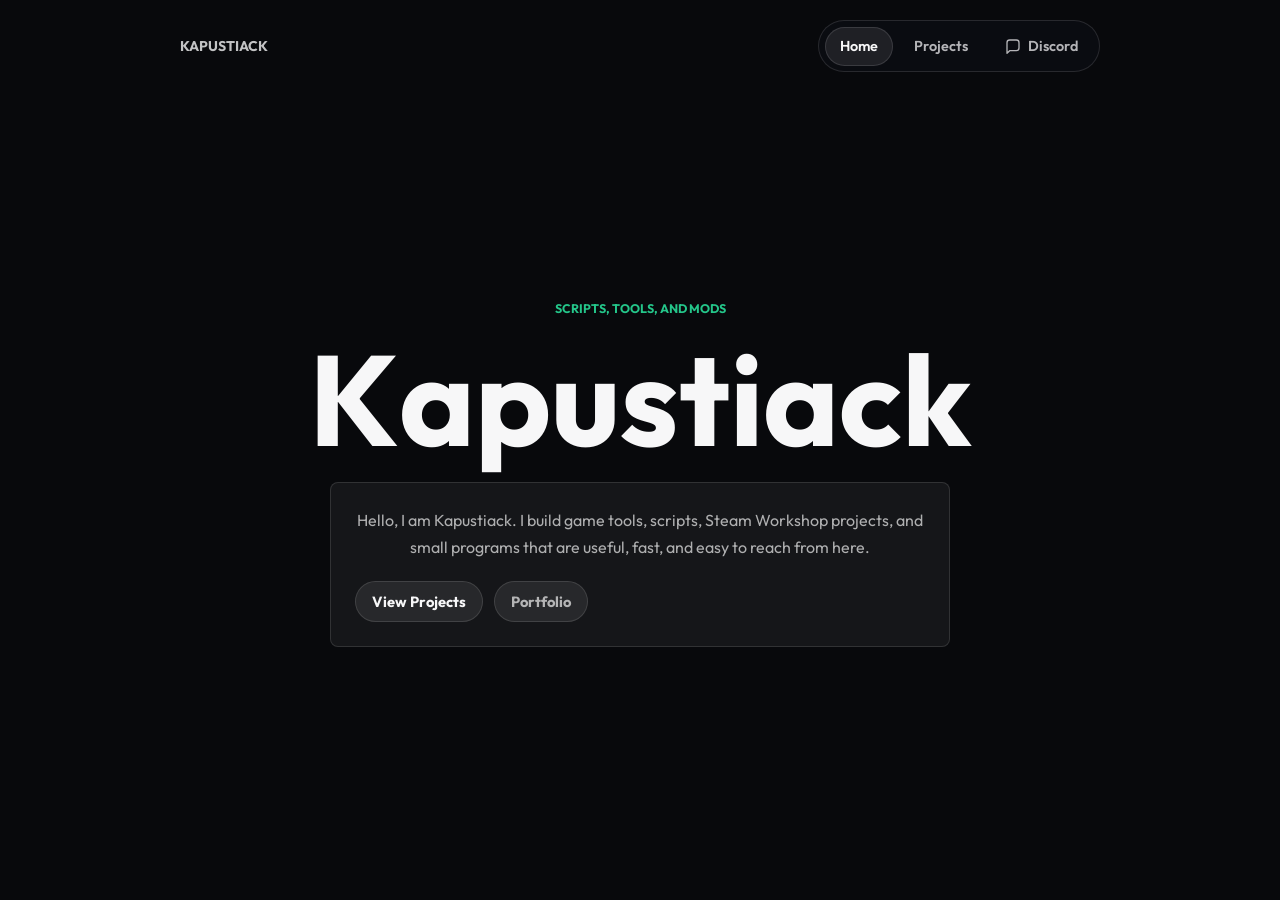
==== index.html @ b27479f6 "Improve projects page and add Age Unbound" ====
<!DOCTYPE html>
<html lang="en">

<head>
    <meta charset="UTF-8">
    <meta name="viewport" content="width=device-width, initial-scale=1.0">
    <title>Kapustiack</title>
    <meta name="description" content="Kapustiack's projects, scripts, tools, and Steam Workshop mods.">
    <link rel="stylesheet" href="style.css">
</head>

<body>
    <div class="background"></div>
    <div class="noise"></div>

    <nav class="site-nav">
        <a href="index.html" class="nav-brand">Kapustiack</a>
        <div class="nav-panel">
            <a href="index.html" class="nav-link active">Home</a>
            <a href="projects.html" class="nav-link nav-projects">Projects</a>
            <a href="https://discord.gg/VfEZWQSSGd" class="nav-link nav-discord" target="_blank" rel="noopener"
                aria-label="Discord">
                <svg viewBox="0 0 24 24" fill="none" stroke="currentColor" stroke-width="2" stroke-linecap="round"
                    stroke-linejoin="round" aria-hidden="true">
                    <path d="M21 15a4 4 0 0 1-4 4H7l-4 4V7a4 4 0 0 1 4-4h10a4 4 0 0 1 4 4z" />
                </svg>
                <span>Discord</span>
            </a>
        </div>
    </nav>

    <main class="hero-container">
        <p class="eyebrow">Scripts, tools, and mods</p>
        <h1 id="title">Kapustiack</h1>

        <section class="intro-panel" aria-label="About Kapustiack">
            <p>Hello, I am Kapustiack. I build game tools, scripts, Steam Workshop projects, and small programs that
                are useful, fast, and easy to reach from here.</p>
            <div class="project-actions">
                <a class="link-btn" href="projects.html">View Projects</a>
                <a class="link-btn subtle" href="https://kapustiak-maker.github.io/My-website" target="_blank"
                    rel="noopener">Portfolio</a>
            </div>
        </section>
    </main>

    <script src="script.js"></script>
</body>

</html>
---- style.css ----
@import url('https://fonts.googleapis.com/css2?family=Outfit:wght@300;400;600;700&display=swap');

:root {
    --bg-color: #08090c;
    --panel: rgba(255, 255, 255, 0.055);
    --panel-strong: rgba(255, 255, 255, 0.085);
    --border: rgba(255, 255, 255, 0.12);
    --text-color: #f7f7f8;
    --muted-text: rgba(247, 247, 248, 0.68);
    --accent: #69a8ff;
    --green: #24c68a;
    --code-bg: #101217;
}

* {
    box-sizing: border-box;
    margin: 0;
    padding: 0;
}

html {
    background: var(--bg-color);
}

body {
    min-height: 100vh;
    width: 100%;
    background: var(--bg-color);
    color: var(--text-color);
    font-family: 'Outfit', system-ui, sans-serif;
    -webkit-font-smoothing: antialiased;
}

body:not(.content-page) {
    display: flex;
    align-items: center;
    justify-content: center;
    overflow-x: hidden;
    padding: 7rem 1rem 4rem;
}

body.content-page {
    overflow-x: hidden;
    padding: 7rem 0 4rem;
}

.background {
    position: fixed;
    inset: 0;
    z-index: -2;
    background:
        radial-gradient(circle at 20% 15%, rgba(105, 168, 255, 0.15), transparent 34rem),
        radial-gradient(circle at 86% 78%, rgba(36, 198, 138, 0.1), transparent 30rem),
        linear-gradient(180deg, #0d0f15 0%, var(--bg-color) 62%);
}

.noise {
    position: fixed;
    inset: 0;
    z-index: -1;
    opacity: 0.025;
    pointer-events: none;
    background-image: url("data:image/svg+xml,%3Csvg viewBox='0 0 180 180' xmlns='http://www.w3.org/2000/svg'%3E%3Cfilter id='n'%3E%3CfeTurbulence type='fractalNoise' baseFrequency='0.8' numOctaves='2' stitchTiles='stitch'/%3E%3C/filter%3E%3Crect width='100%25' height='100%25' filter='url(%23n)'/%3E%3C/svg%3E");
}

.site-nav {
    position: fixed;
    top: 1.25rem;
    left: 50%;
    z-index: 10;
    width: min(92%, 920px);
    display: flex;
    align-items: center;
    justify-content: space-between;
    gap: 1rem;
    transform: translateX(-50%);
}

.nav-brand {
    color: rgba(247, 247, 248, 0.78);
    font-size: 0.88rem;
    font-weight: 700;
    text-decoration: none;
    text-transform: uppercase;
}

.nav-panel {
    display: flex;
    align-items: center;
    gap: 0.35rem;
    padding: 0.35rem;
    background: rgba(12, 14, 20, 0.78);
    border: 1px solid var(--border);
    border-radius: 999px;
}

.nav-link {
    display: inline-flex;
    min-height: 2.45rem;
    align-items: center;
    justify-content: center;
    gap: 0.45rem;
    padding: 0 0.9rem;
    border: 1px solid transparent;
    border-radius: 999px;
    color: rgba(247, 247, 248, 0.72);
    font-size: 0.9rem;
    font-weight: 600;
    text-decoration: none;
    transition: background 0.18s ease, border-color 0.18s ease, color 0.18s ease;
}

.nav-link svg {
    width: 1rem;
    height: 1rem;
}

.nav-link:hover,
.nav-link.active {
    background: var(--panel-strong);
    border-color: var(--border);
    color: var(--text-color);
}

.hero-container,
.container {
    width: min(92%, 940px);
    margin: 0 auto;
}

.hero-container {
    display: flex;
    flex-direction: column;
    align-items: center;
    gap: 1.4rem;
    text-align: center;
}

.eyebrow,
.project-type {
    color: var(--green);
    font-size: 0.78rem;
    font-weight: 700;
    text-transform: uppercase;
}

#title {
    display: flex;
    justify-content: center;
    font-size: clamp(4rem, 14vw, 8rem);
    font-weight: 700;
    line-height: 0.95;
}

#title span {
    display: inline-block;
}

.intro-panel {
    width: min(100%, 620px);
    display: grid;
    gap: 1.25rem;
    padding: 1.5rem;
    background: var(--panel);
    border: 1px solid var(--border);
    border-radius: 8px;
    color: var(--muted-text);
    line-height: 1.7;
}

.page-stack {
    display: flex;
    flex-direction: column;
    align-items: stretch;
    gap: 2rem;
}

.page-header {
    display: grid;
    gap: 0.45rem;
    text-align: left;
}

.page-title {
    font-size: 2.6rem;
    font-weight: 700;
}

.project-grid {
    display: grid;
    grid-template-columns: repeat(2, minmax(0, 1fr));
    gap: 1rem;
}

.project-card {
    min-height: 220px;
    display: flex;
    flex-direction: column;
    justify-content: space-between;
    gap: 1.5rem;
    padding: 1.3rem;
    background: var(--panel);
    border: 1px solid var(--border);
    border-radius: 8px;
    text-align: left;
}

.project-card.featured {
    grid-column: 1 / -1;
    min-height: 180px;
    background: linear-gradient(135deg, rgba(105, 168, 255, 0.14), rgba(36, 198, 138, 0.09));
}

.project-card h2 {
    margin: 0.45rem 0 0.6rem;
    font-size: 1.35rem;
    font-weight: 700;
}

.project-card p {
    color: var(--muted-text);
    line-height: 1.55;
}

.project-actions {
    display: flex;
    flex-wrap: wrap;
    gap: 0.7rem;
}

button,
.link-btn {
    display: inline-flex;
    min-height: 2.55rem;
    align-items: center;
    justify-content: center;
    padding: 0 1rem;
    background: rgba(255, 255, 255, 0.08);
    border: 1px solid var(--border);
    border-radius: 999px;
    color: var(--text-color);
    cursor: pointer;
    font: inherit;
    font-size: 0.92rem;
    font-weight: 700;
    text-decoration: none;
    transition: background 0.18s ease, border-color 0.18s ease, transform 0.18s ease;
}

button:hover,
.link-btn:hover {
    background: rgba(255, 255, 255, 0.13);
    border-color: rgba(255, 255, 255, 0.24);
    transform: translateY(-1px);
}

.link-btn.subtle {
    color: var(--muted-text);
}

.code-wrapper {
    position: relative;
    overflow: hidden;
    padding: 1rem;
    background: var(--code-bg);
    border: 1px solid var(--border);
    border-radius: 8px;
}

.code-block {
    padding-right: 4.8rem;
    color: var(--green);
    font-family: 'Courier New', Courier, monospace;
    font-size: 0.82rem;
    line-height: 1.45;
    white-space: pre-wrap;
    word-break: break-word;
}

.copy-btn {
    min-height: 0;
    padding: 0.35rem 0.65rem;
    font-size: 0.72rem;
}

.code-wrapper .copy-btn {
    position: absolute;
    top: 0.55rem;
    right: 0.55rem;
}

.inline-copy {
    color: var(--muted-text);
}

@media (max-width: 760px) {
    body:not(.content-page),
    body.content-page {
        padding-top: 8.5rem;
    }

    .site-nav {
        top: 0.75rem;
        flex-direction: column;
        align-items: stretch;
    }

    .nav-brand {
        text-align: center;
        font-size: 0.8rem;
    }

    .nav-panel {
        justify-content: center;
        overflow-x: auto;
        border-radius: 8px;
    }

    .nav-link {
        padding: 0 0.75rem;
        white-space: nowrap;
    }

    .page-title {
        font-size: 2.2rem;
    }

    .project-grid {
        grid-template-columns: 1fr;
    }

    .project-card,
    .project-card.featured {
        min-height: 0;
    }
}

@media (prefers-reduced-motion: reduce) {
    *,
    *::before,
    *::after {
        scroll-behavior: auto !important;
        transition-duration: 0.01ms !important;
        animation-duration: 0.01ms !important;
        animation-iteration-count: 1 !important;
    }
}
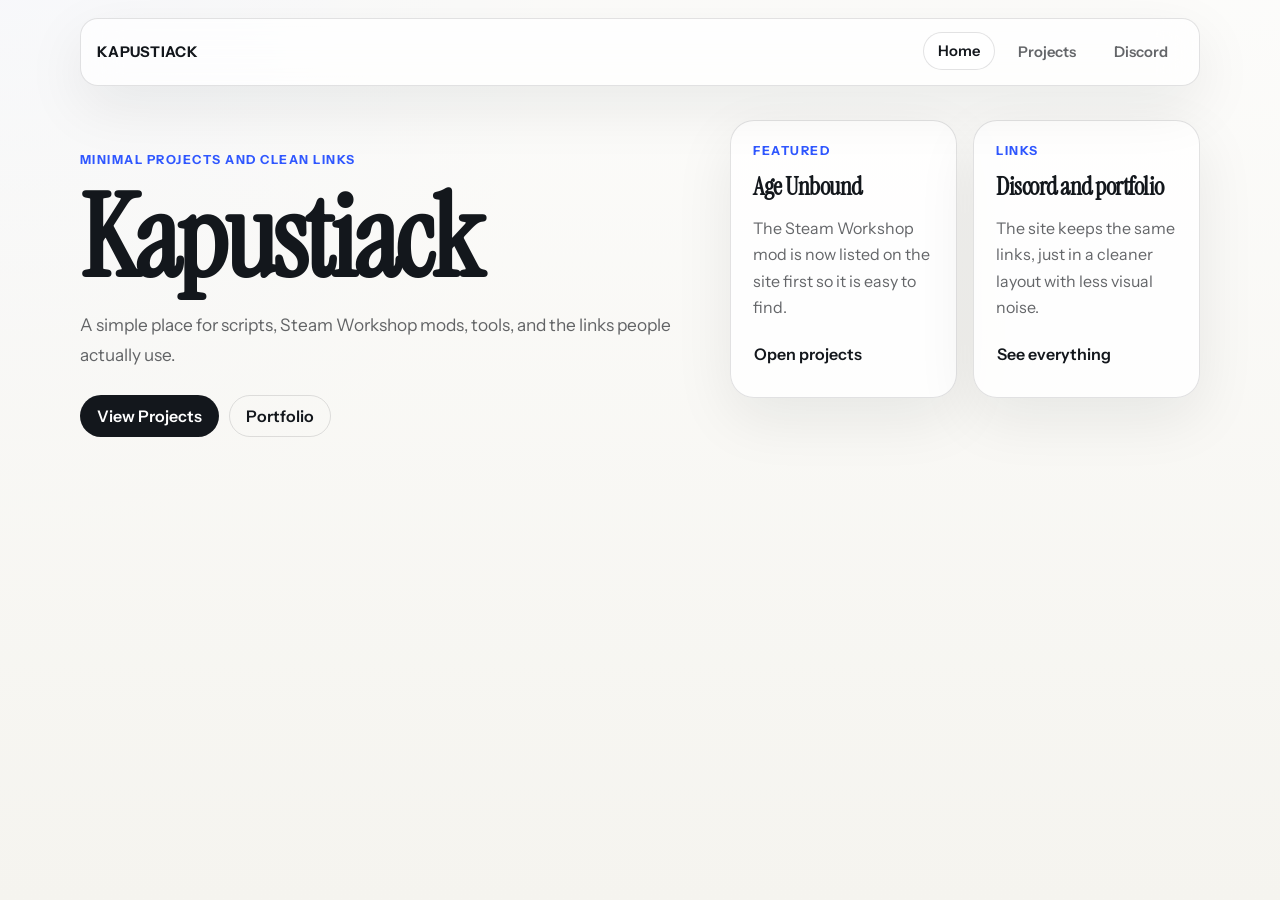
==== commit 7cb0466b: "Redesign site into a clean minimal layout" ====
--- a/index.html
+++ b/index.html
@@ -5,44 +5,48 @@
     <meta charset="UTF-8">
     <meta name="viewport" content="width=device-width, initial-scale=1.0">
     <title>Kapustiack</title>
-    <meta name="description" content="Kapustiack's projects, scripts, tools, and Steam Workshop mods.">
+    <meta name="description" content="Kapustiack's projects, mods, tools, and links.">
     <link rel="stylesheet" href="style.css">
 </head>
 
 <body>
-    <div class="background"></div>
-    <div class="noise"></div>
+    <div class="page-shell">
+        <header class="topbar">
+            <a class="brand" href="index.html">Kapustiack</a>
+            <nav class="nav">
+                <a class="nav-link active" href="index.html">Home</a>
+                <a class="nav-link" href="projects.html">Projects</a>
+                <a class="nav-link" href="https://discord.gg/VfEZWQSSGd" target="_blank" rel="noopener">Discord</a>
+            </nav>
+        </header>
 
-    <nav class="site-nav">
-        <a href="index.html" class="nav-brand">Kapustiack</a>
-        <div class="nav-panel">
-            <a href="index.html" class="nav-link active">Home</a>
-            <a href="projects.html" class="nav-link nav-projects">Projects</a>
-            <a href="https://discord.gg/VfEZWQSSGd" class="nav-link nav-discord" target="_blank" rel="noopener"
-                aria-label="Discord">
-                <svg viewBox="0 0 24 24" fill="none" stroke="currentColor" stroke-width="2" stroke-linecap="round"
-                    stroke-linejoin="round" aria-hidden="true">
-                    <path d="M21 15a4 4 0 0 1-4 4H7l-4 4V7a4 4 0 0 1 4-4h10a4 4 0 0 1 4 4z" />
-                </svg>
-                <span>Discord</span>
-            </a>
-        </div>
-    </nav>
+        <main class="home">
+            <section class="hero">
+                <p class="eyebrow">Minimal projects and clean links</p>
+                <h1>Kapustiack</h1>
+                <p class="lede">A simple place for scripts, Steam Workshop mods, tools, and the links people actually use.</p>
+                <div class="actions">
+                    <a class="button button-primary" href="projects.html">View Projects</a>
+                    <a class="button button-ghost" href="https://kapustiak-maker.github.io/My-website" target="_blank" rel="noopener">Portfolio</a>
+                </div>
+            </section>
 
-    <main class="hero-container">
-        <p class="eyebrow">Scripts, tools, and mods</p>
-        <h1 id="title">Kapustiack</h1>
-
-        <section class="intro-panel" aria-label="About Kapustiack">
-            <p>Hello, I am Kapustiack. I build game tools, scripts, Steam Workshop projects, and small programs that
-                are useful, fast, and easy to reach from here.</p>
-            <div class="project-actions">
-                <a class="link-btn" href="projects.html">View Projects</a>
-                <a class="link-btn subtle" href="https://kapustiak-maker.github.io/My-website" target="_blank"
-                    rel="noopener">Portfolio</a>
-            </div>
-        </section>
-    </main>
+            <section class="overview">
+                <article class="overview-card">
+                    <span class="card-label">Featured</span>
+                    <h2>Age Unbound</h2>
+                    <p>The Steam Workshop mod is now listed on the site first so it is easy to find.</p>
+                    <a class="text-link" href="projects.html#age-unbound">Open projects</a>
+                </article>
+                <article class="overview-card">
+                    <span class="card-label">Links</span>
+                    <h2>Discord and portfolio</h2>
+                    <p>The site keeps the same links, just in a cleaner layout with less visual noise.</p>
+                    <a class="text-link" href="projects.html">See everything</a>
+                </article>
+            </section>
+        </main>
+    </div>
 
     <script src="script.js"></script>
 </body>
--- a/style.css
+++ b/style.css
@@ -1,15 +1,15 @@
-@import url('https://fonts.googleapis.com/css2?family=Outfit:wght@300;400;600;700&display=swap');
+@import url('https://fonts.googleapis.com/css2?family=Instrument+Sans:wght@400;500;600;700&family=Instrument+Serif:opsz,wght@8..144,400;8..144,600&display=swap');
 
 :root {
-    --bg-color: #08090c;
-    --panel: rgba(255, 255, 255, 0.055);
-    --panel-strong: rgba(255, 255, 255, 0.085);
-    --border: rgba(255, 255, 255, 0.12);
-    --text-color: #f7f7f8;
-    --muted-text: rgba(247, 247, 248, 0.68);
-    --accent: #69a8ff;
-    --green: #24c68a;
-    --code-bg: #101217;
+    --bg: #f5f4ef;
+    --surface: rgba(255, 255, 255, 0.82);
+    --surface-strong: #ffffff;
+    --line: rgba(19, 23, 28, 0.12);
+    --text: #13171c;
+    --muted: rgba(19, 23, 28, 0.66);
+    --accent: #2f57ff;
+    --accent-soft: rgba(47, 87, 255, 0.1);
+    --shadow: 0 20px 60px rgba(19, 23, 28, 0.08);
 }
 
 * {
@@ -19,319 +19,376 @@
 }
 
 html {
-    background: var(--bg-color);
+    background: var(--bg);
 }
 
 body {
     min-height: 100vh;
-    width: 100%;
-    background: var(--bg-color);
-    color: var(--text-color);
-    font-family: 'Outfit', system-ui, sans-serif;
+    background:
+        linear-gradient(180deg, rgba(255, 255, 255, 0.7), rgba(245, 244, 239, 0.96)),
+        radial-gradient(circle at top left, rgba(47, 87, 255, 0.08), transparent 35%),
+        var(--bg);
+    color: var(--text);
+    font-family: 'Instrument Sans', system-ui, sans-serif;
     -webkit-font-smoothing: antialiased;
-}
-
-body:not(.content-page) {
-    display: flex;
-    align-items: center;
-    justify-content: center;
-    overflow-x: hidden;
-    padding: 7rem 1rem 4rem;
-}
-
-body.content-page {
-    overflow-x: hidden;
-    padding: 7rem 0 4rem;
-}
-
-.background {
-    position: fixed;
-    inset: 0;
-    z-index: -2;
-    background:
-        radial-gradient(circle at 20% 15%, rgba(105, 168, 255, 0.15), transparent 34rem),
-        radial-gradient(circle at 86% 78%, rgba(36, 198, 138, 0.1), transparent 30rem),
-        linear-gradient(180deg, #0d0f15 0%, var(--bg-color) 62%);
-}
-
-.noise {
-    position: fixed;
-    inset: 0;
-    z-index: -1;
-    opacity: 0.025;
-    pointer-events: none;
-    background-image: url("data:image/svg+xml,%3Csvg viewBox='0 0 180 180' xmlns='http://www.w3.org/2000/svg'%3E%3Cfilter id='n'%3E%3CfeTurbulence type='fractalNoise' baseFrequency='0.8' numOctaves='2' stitchTiles='stitch'/%3E%3C/filter%3E%3Crect width='100%25' height='100%25' filter='url(%23n)'/%3E%3C/svg%3E");
-}
-
-.site-nav {
-    position: fixed;
-    top: 1.25rem;
-    left: 50%;
-    z-index: 10;
-    width: min(92%, 920px);
+    text-rendering: optimizeLegibility;
+}
+
+a {
+    color: inherit;
+}
+
+.page-shell {
+    width: min(1120px, calc(100% - 32px));
+    margin: 0 auto;
+    padding: 18px 0 36px;
+}
+
+.topbar {
+    position: sticky;
+    top: 18px;
+    z-index: 20;
     display: flex;
     align-items: center;
     justify-content: space-between;
-    gap: 1rem;
-    transform: translateX(-50%);
-}
-
-.nav-brand {
-    color: rgba(247, 247, 248, 0.78);
-    font-size: 0.88rem;
+    gap: 16px;
+    padding: 14px 16px;
+    background: rgba(255, 255, 255, 0.7);
+    border: 1px solid var(--line);
+    border-radius: 18px;
+    backdrop-filter: blur(18px);
+    box-shadow: var(--shadow);
+}
+
+.brand {
+    font-size: 0.92rem;
     font-weight: 700;
+    letter-spacing: 0.02em;
     text-decoration: none;
     text-transform: uppercase;
 }
 
-.nav-panel {
+.nav {
     display: flex;
     align-items: center;
-    gap: 0.35rem;
-    padding: 0.35rem;
-    background: rgba(12, 14, 20, 0.78);
-    border: 1px solid var(--border);
-    border-radius: 999px;
+    gap: 8px;
+    flex-wrap: wrap;
 }
 
 .nav-link {
     display: inline-flex;
-    min-height: 2.45rem;
+    align-items: center;
+    min-height: 38px;
+    padding: 0 14px;
+    border: 1px solid transparent;
+    border-radius: 999px;
+    color: var(--muted);
+    font-size: 0.92rem;
+    font-weight: 600;
+    text-decoration: none;
+    transition: background 160ms ease, border-color 160ms ease, color 160ms ease, transform 160ms ease;
+}
+
+.nav-link:hover,
+.nav-link.active {
+    background: #fff;
+    border-color: var(--line);
+    color: var(--text);
+    transform: translateY(-1px);
+}
+
+.home,
+.projects,
+.notice {
+    display: grid;
+    gap: 24px;
+    padding-top: 34px;
+}
+
+.home {
+    grid-template-columns: minmax(0, 1.2fr) minmax(320px, 0.9fr);
+    align-items: start;
+}
+
+.hero {
+    display: grid;
+    gap: 18px;
+    padding: 32px 0 10px;
+}
+
+.eyebrow,
+.card-label {
+    color: var(--accent);
+    font-size: 0.78rem;
+    font-weight: 700;
+    letter-spacing: 0.12em;
+    text-transform: uppercase;
+}
+
+h1 {
+    font-family: 'Instrument Serif', Georgia, serif;
+    font-size: clamp(3.8rem, 9vw, 7.4rem);
+    line-height: 0.93;
+    letter-spacing: -0.03em;
+}
+
+.lede {
+    max-width: 58ch;
+    color: var(--muted);
+    font-size: 1.08rem;
+    line-height: 1.7;
+}
+
+.actions {
+    display: flex;
+    flex-wrap: wrap;
+    gap: 10px;
+    margin-top: 8px;
+}
+
+.button,
+.text-link {
+    display: inline-flex;
     align-items: center;
     justify-content: center;
-    gap: 0.45rem;
-    padding: 0 0.9rem;
+    min-height: 42px;
+    padding: 0 16px;
     border: 1px solid transparent;
     border-radius: 999px;
-    color: rgba(247, 247, 248, 0.72);
-    font-size: 0.9rem;
+    font: inherit;
     font-weight: 600;
     text-decoration: none;
-    transition: background 0.18s ease, border-color 0.18s ease, color 0.18s ease;
-}
-
-.nav-link svg {
-    width: 1rem;
-    height: 1rem;
-}
-
-.nav-link:hover,
-.nav-link.active {
-    background: var(--panel-strong);
-    border-color: var(--border);
-    color: var(--text-color);
-}
-
-.hero-container,
-.container {
-    width: min(92%, 940px);
+    transition: background 160ms ease, border-color 160ms ease, transform 160ms ease, color 160ms ease;
+}
+
+.button:hover,
+.text-link:hover {
+    transform: translateY(-1px);
+}
+
+.button-primary {
+    background: var(--text);
+    color: var(--surface-strong);
+}
+
+.button-primary:hover {
+    background: #0b0d10;
+}
+
+.button-ghost,
+.button-inline {
+    background: transparent;
+    border-color: var(--line);
+    color: var(--text);
+}
+
+.button-ghost:hover,
+.button-inline:hover,
+.text-link:hover {
+    background: var(--accent-soft);
+    border-color: rgba(47, 87, 255, 0.18);
+    color: var(--accent);
+}
+
+.overview {
+    display: grid;
+    grid-template-columns: repeat(2, minmax(0, 1fr));
+    gap: 16px;
+}
+
+.overview-card,
+.project-row,
+.notice {
+    background: var(--surface);
+    border: 1px solid var(--line);
+    border-radius: 24px;
+    box-shadow: var(--shadow);
+}
+
+.overview-card {
+    display: grid;
+    gap: 12px;
+    padding: 22px;
+}
+
+.overview-card h2,
+.project-copy h2,
+.notice h1 {
+    font-family: 'Instrument Serif', Georgia, serif;
+    font-weight: 600;
+    letter-spacing: -0.02em;
+}
+
+.overview-card h2 {
+    font-size: 1.55rem;
+}
+
+.overview-card p,
+.project-copy p {
+    color: var(--muted);
+    line-height: 1.65;
+}
+
+.text-link {
+    width: fit-content;
+    padding-inline: 0;
+    color: var(--text);
+}
+
+.projects {
+    max-width: 980px;
     margin: 0 auto;
 }
 
-.hero-container {
+.projects-head {
+    display: grid;
+    gap: 14px;
+    padding: 24px 4px 4px;
+}
+
+.projects-head h1 {
+    font-size: clamp(3rem, 7vw, 5.8rem);
+}
+
+.project-list {
+    display: grid;
+    gap: 14px;
+}
+
+.project-row {
     display: flex;
-    flex-direction: column;
     align-items: center;
-    gap: 1.4rem;
-    text-align: center;
-}
-
-.eyebrow,
-.project-type {
-    color: var(--green);
-    font-size: 0.78rem;
-    font-weight: 700;
-    text-transform: uppercase;
-}
-
-#title {
-    display: flex;
-    justify-content: center;
-    font-size: clamp(4rem, 14vw, 8rem);
-    font-weight: 700;
-    line-height: 0.95;
-}
-
-#title span {
-    display: inline-block;
-}
-
-.intro-panel {
-    width: min(100%, 620px);
-    display: grid;
-    gap: 1.25rem;
-    padding: 1.5rem;
-    background: var(--panel);
-    border: 1px solid var(--border);
-    border-radius: 8px;
-    color: var(--muted-text);
-    line-height: 1.7;
-}
-
-.page-stack {
-    display: flex;
-    flex-direction: column;
-    align-items: stretch;
-    gap: 2rem;
-}
-
-.page-header {
-    display: grid;
-    gap: 0.45rem;
-    text-align: left;
-}
-
-.page-title {
-    font-size: 2.6rem;
-    font-weight: 700;
-}
-
-.project-grid {
-    display: grid;
-    grid-template-columns: repeat(2, minmax(0, 1fr));
-    gap: 1rem;
-}
-
-.project-card {
-    min-height: 220px;
-    display: flex;
-    flex-direction: column;
     justify-content: space-between;
-    gap: 1.5rem;
-    padding: 1.3rem;
-    background: var(--panel);
-    border: 1px solid var(--border);
-    border-radius: 8px;
-    text-align: left;
-}
-
-.project-card.featured {
-    grid-column: 1 / -1;
-    min-height: 180px;
-    background: linear-gradient(135deg, rgba(105, 168, 255, 0.14), rgba(36, 198, 138, 0.09));
-}
-
-.project-card h2 {
-    margin: 0.45rem 0 0.6rem;
-    font-size: 1.35rem;
-    font-weight: 700;
-}
-
-.project-card p {
-    color: var(--muted-text);
-    line-height: 1.55;
+    gap: 18px;
+    padding: 22px;
+}
+
+.project-row.featured {
+    background:
+        linear-gradient(135deg, rgba(47, 87, 255, 0.11), rgba(47, 87, 255, 0.04)),
+        var(--surface);
+    border-color: rgba(47, 87, 255, 0.18);
+}
+
+.project-copy {
+    display: grid;
+    gap: 8px;
+    min-width: 0;
+}
+
+.project-copy h2 {
+    font-size: 1.75rem;
 }
 
 .project-actions {
     display: flex;
     flex-wrap: wrap;
-    gap: 0.7rem;
-}
-
-button,
-.link-btn {
-    display: inline-flex;
-    min-height: 2.55rem;
-    align-items: center;
-    justify-content: center;
-    padding: 0 1rem;
-    background: rgba(255, 255, 255, 0.08);
-    border: 1px solid var(--border);
-    border-radius: 999px;
-    color: var(--text-color);
-    cursor: pointer;
-    font: inherit;
-    font-size: 0.92rem;
-    font-weight: 700;
-    text-decoration: none;
-    transition: background 0.18s ease, border-color 0.18s ease, transform 0.18s ease;
-}
-
-button:hover,
-.link-btn:hover {
-    background: rgba(255, 255, 255, 0.13);
-    border-color: rgba(255, 255, 255, 0.24);
-    transform: translateY(-1px);
-}
-
-.link-btn.subtle {
-    color: var(--muted-text);
-}
-
-.code-wrapper {
+    justify-content: flex-end;
+    gap: 10px;
+    flex: 0 0 auto;
+}
+
+.code-block-wrap {
     position: relative;
-    overflow: hidden;
-    padding: 1rem;
-    background: var(--code-bg);
-    border: 1px solid var(--border);
-    border-radius: 8px;
+    min-width: min(100%, 420px);
+    max-width: 480px;
+    padding: 18px;
+    background: rgba(255, 255, 255, 0.74);
+    border: 1px solid var(--line);
+    border-radius: 18px;
 }
 
 .code-block {
-    padding-right: 4.8rem;
-    color: var(--green);
-    font-family: 'Courier New', Courier, monospace;
-    font-size: 0.82rem;
-    line-height: 1.45;
+    padding-right: 94px;
+    color: #0d3b1f;
+    font-family: 'SFMono-Regular', Consolas, 'Liberation Mono', monospace;
+    font-size: 0.84rem;
+    line-height: 1.5;
+    word-break: break-word;
     white-space: pre-wrap;
-    word-break: break-word;
-}
-
-.copy-btn {
-    min-height: 0;
-    padding: 0.35rem 0.65rem;
-    font-size: 0.72rem;
-}
-
-.code-wrapper .copy-btn {
+}
+
+.code-block-wrap .copy-btn {
     position: absolute;
-    top: 0.55rem;
-    right: 0.55rem;
-}
-
-.inline-copy {
-    color: var(--muted-text);
-}
-
-@media (max-width: 760px) {
-    body:not(.content-page),
-    body.content-page {
-        padding-top: 8.5rem;
-    }
-
-    .site-nav {
-        top: 0.75rem;
+    top: 14px;
+    right: 14px;
+}
+
+.notice {
+    width: min(620px, 100%);
+    margin: 56px auto 0;
+    padding: 28px;
+    text-align: left;
+}
+
+.notice h1 {
+    font-size: clamp(2.6rem, 6vw, 4.2rem);
+}
+
+.notice .actions {
+    margin-top: 6px;
+}
+
+@media (max-width: 880px) {
+    .home {
+        grid-template-columns: 1fr;
+    }
+
+    .overview {
+        grid-template-columns: 1fr;
+    }
+
+    .project-row {
+        align-items: flex-start;
+        flex-direction: column;
+    }
+
+    .project-actions {
+        width: 100%;
+        justify-content: flex-start;
+    }
+
+    .code-block-wrap {
+        width: 100%;
+        max-width: none;
+        min-width: 0;
+    }
+}
+
+@media (max-width: 720px) {
+    .page-shell {
+        width: min(100% - 20px, 1120px);
+    }
+
+    .topbar {
+        top: 10px;
+        border-radius: 16px;
+        padding: 12px 14px;
         flex-direction: column;
         align-items: stretch;
     }
 
-    .nav-brand {
-        text-align: center;
-        font-size: 0.8rem;
-    }
-
-    .nav-panel {
+    .nav {
+        justify-content: space-between;
+    }
+
+    .nav-link {
+        flex: 1 1 auto;
         justify-content: center;
-        overflow-x: auto;
-        border-radius: 8px;
-    }
-
-    .nav-link {
-        padding: 0 0.75rem;
-        white-space: nowrap;
-    }
-
-    .page-title {
-        font-size: 2.2rem;
-    }
-
-    .project-grid {
-        grid-template-columns: 1fr;
-    }
-
-    .project-card,
-    .project-card.featured {
-        min-height: 0;
+    }
+
+    .hero {
+        padding-top: 16px;
+    }
+
+    .project-row,
+    .overview-card,
+    .notice {
+        border-radius: 20px;
+    }
+
+    .project-copy h2 {
+        font-size: 1.5rem;
     }
 }
 
@@ -340,8 +397,8 @@
     *::before,
     *::after {
         scroll-behavior: auto !important;
-        transition-duration: 0.01ms !important;
-        animation-duration: 0.01ms !important;
+        transition-duration: 1ms !important;
+        animation-duration: 1ms !important;
         animation-iteration-count: 1 !important;
     }
 }
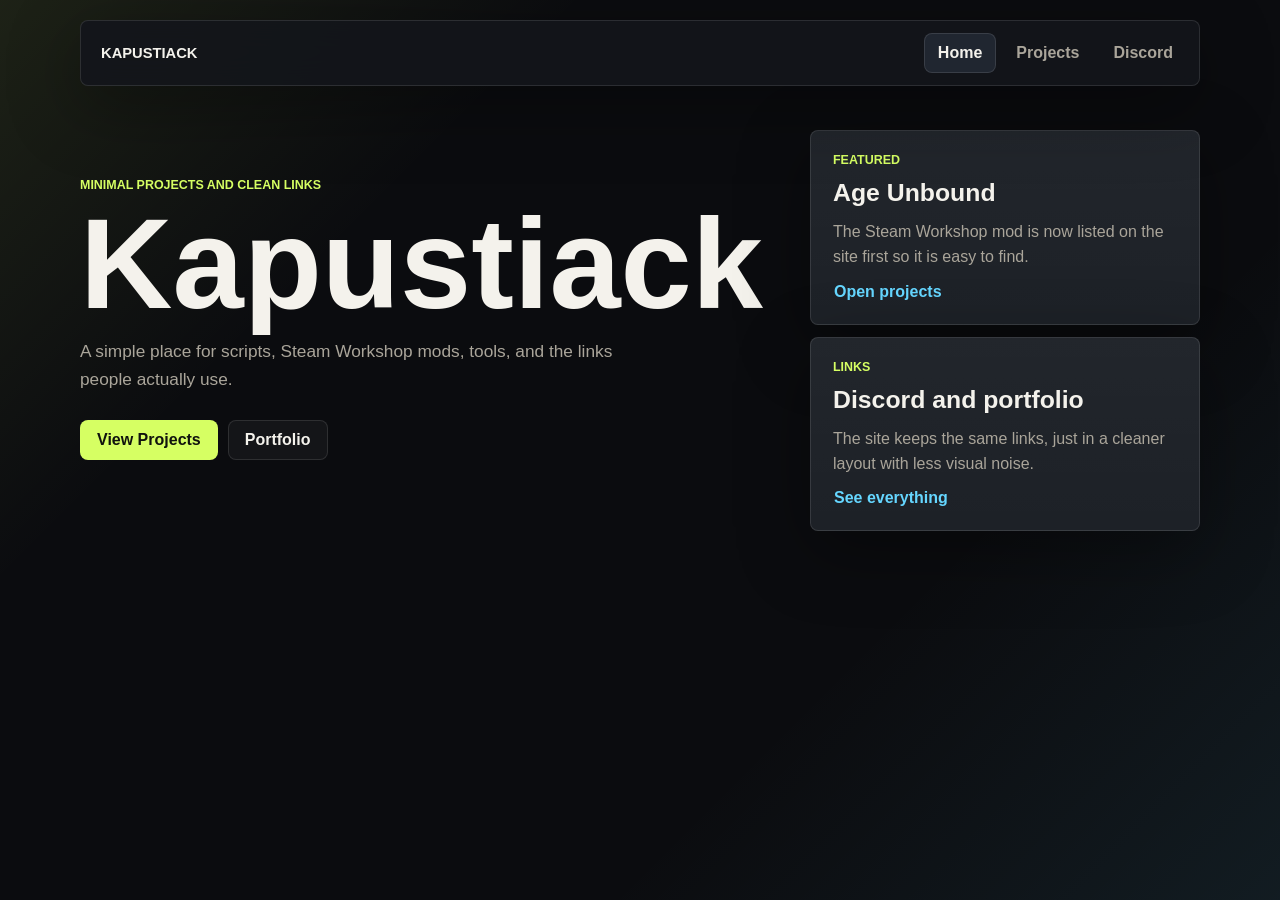
==== commit 5631a0f4: "Use new site stylesheet for redesign" ====
--- a/index.html
+++ b/index.html
@@ -6,7 +6,7 @@
     <meta name="viewport" content="width=device-width, initial-scale=1.0">
     <title>Kapustiack</title>
     <meta name="description" content="Kapustiack's projects, mods, tools, and links.">
-    <link rel="stylesheet" href="style.css">
+    <link rel="stylesheet" href="site.css?v=20260527-3">
 </head>
 
 <body>
@@ -48,7 +48,7 @@
         </main>
     </div>
 
-    <script src="script.js"></script>
+    <script src="script.js?v=20260527-2"></script>
 </body>
 
 </html>
--- a/site.css
+++ b/site.css
@@ -0,0 +1,399 @@
+:root {
+    --bg: #0b0c0f;
+    --bg-2: #13161b;
+    --panel: #181c22;
+    --panel-2: #202630;
+    --line: rgba(255, 255, 255, 0.11);
+    --text: #f4f2ec;
+    --muted: #aaa59a;
+    --accent: #d6ff63;
+    --accent-2: #65d6ff;
+    --danger: #ff795f;
+    --shadow: 0 20px 70px rgba(0, 0, 0, 0.34);
+}
+
+* {
+    box-sizing: border-box;
+    margin: 0;
+    padding: 0;
+}
+
+html {
+    background: var(--bg);
+}
+
+body {
+    min-height: 100vh;
+    background:
+        linear-gradient(135deg, rgba(214, 255, 99, 0.09), transparent 26rem),
+        linear-gradient(315deg, rgba(101, 214, 255, 0.08), transparent 30rem),
+        var(--bg);
+    color: var(--text);
+    font-family: "Aptos", "Segoe UI Variable", "Segoe UI", sans-serif;
+    -webkit-font-smoothing: antialiased;
+}
+
+a {
+    color: inherit;
+}
+
+.page-shell {
+    width: min(1120px, calc(100% - 32px));
+    margin: 0 auto;
+    padding: 20px 0 42px;
+}
+
+.topbar {
+    position: sticky;
+    top: 20px;
+    z-index: 10;
+    display: flex;
+    align-items: center;
+    justify-content: space-between;
+    gap: 18px;
+    padding: 12px;
+    background: rgba(19, 22, 27, 0.9);
+    border: 1px solid var(--line);
+    border-radius: 8px;
+    box-shadow: var(--shadow);
+    backdrop-filter: blur(16px);
+}
+
+.brand {
+    padding: 0 8px;
+    color: var(--text);
+    font-size: 0.92rem;
+    font-weight: 800;
+    letter-spacing: 0;
+    text-decoration: none;
+    text-transform: uppercase;
+}
+
+.nav {
+    display: flex;
+    align-items: center;
+    gap: 6px;
+    flex-wrap: wrap;
+}
+
+.nav-link,
+.button,
+.text-link {
+    display: inline-flex;
+    align-items: center;
+    justify-content: center;
+    min-height: 40px;
+    border: 1px solid transparent;
+    border-radius: 8px;
+    color: var(--text);
+    font: inherit;
+    font-weight: 750;
+    text-decoration: none;
+    transition: background 150ms ease, border-color 150ms ease, color 150ms ease, transform 150ms ease;
+}
+
+.nav-link {
+    padding: 0 13px;
+    color: var(--muted);
+}
+
+.nav-link:hover,
+.nav-link.active {
+    background: var(--panel-2);
+    border-color: var(--line);
+    color: var(--text);
+}
+
+.home,
+.projects,
+.notice {
+    padding-top: 44px;
+}
+
+.home {
+    display: grid;
+    grid-template-columns: minmax(0, 1fr) 390px;
+    gap: 24px;
+    align-items: start;
+}
+
+.hero,
+.projects-head {
+    display: grid;
+    gap: 16px;
+}
+
+.hero {
+    padding: 48px 0 20px;
+}
+
+.eyebrow,
+.card-label {
+    color: var(--accent);
+    font-size: 0.78rem;
+    font-weight: 850;
+    letter-spacing: 0;
+    text-transform: uppercase;
+}
+
+h1 {
+    max-width: 9ch;
+    font-size: clamp(4rem, 10vw, 8.5rem);
+    line-height: 0.88;
+    letter-spacing: 0;
+}
+
+.projects-head h1 {
+    max-width: none;
+    font-size: clamp(3.2rem, 8vw, 6.4rem);
+}
+
+.lede {
+    max-width: 60ch;
+    color: var(--muted);
+    font-size: 1.08rem;
+    line-height: 1.65;
+}
+
+.actions,
+.project-actions {
+    display: flex;
+    flex-wrap: wrap;
+    gap: 10px;
+}
+
+.actions {
+    margin-top: 10px;
+}
+
+.button {
+    padding: 0 16px;
+    cursor: pointer;
+}
+
+.button:hover,
+.text-link:hover {
+    transform: translateY(-1px);
+}
+
+.button-primary {
+    background: var(--accent);
+    color: #10130d;
+}
+
+.button-primary:hover {
+    background: #ecff9f;
+}
+
+.button-ghost,
+.button-inline {
+    background: rgba(255, 255, 255, 0.04);
+    border-color: var(--line);
+}
+
+.button-ghost:hover,
+.button-inline:hover {
+    background: var(--panel-2);
+    border-color: rgba(214, 255, 99, 0.32);
+}
+
+.button:disabled {
+    cursor: default;
+    opacity: 0.7;
+    transform: none;
+}
+
+.overview {
+    display: grid;
+    gap: 12px;
+}
+
+.overview-card,
+.project-row,
+.notice {
+    background: linear-gradient(180deg, rgba(255, 255, 255, 0.045), rgba(255, 255, 255, 0.025)), var(--panel);
+    border: 1px solid var(--line);
+    border-radius: 8px;
+    box-shadow: var(--shadow);
+}
+
+.overview-card {
+    display: grid;
+    gap: 12px;
+    padding: 22px;
+}
+
+.overview-card h2,
+.project-copy h2,
+.notice h1 {
+    letter-spacing: 0;
+}
+
+.overview-card h2 {
+    font-size: 1.55rem;
+}
+
+.overview-card p,
+.project-copy p {
+    color: var(--muted);
+    line-height: 1.58;
+}
+
+.text-link {
+    width: fit-content;
+    min-height: 0;
+    padding: 0;
+    color: var(--accent-2);
+}
+
+.projects {
+    max-width: 960px;
+    margin: 0 auto;
+}
+
+.projects-head {
+    padding: 26px 0 8px;
+}
+
+.project-list {
+    display: grid;
+    gap: 12px;
+    margin-top: 20px;
+}
+
+.project-row {
+    display: grid;
+    grid-template-columns: minmax(0, 1fr) auto;
+    gap: 18px;
+    align-items: center;
+    min-height: 124px;
+    padding: 20px;
+}
+
+.project-row.featured {
+    background:
+        linear-gradient(135deg, rgba(214, 255, 99, 0.14), rgba(101, 214, 255, 0.06)),
+        var(--panel);
+    border-color: rgba(214, 255, 99, 0.28);
+}
+
+.project-copy {
+    display: grid;
+    gap: 7px;
+    min-width: 0;
+}
+
+.project-copy h2 {
+    font-size: 1.75rem;
+    line-height: 1.1;
+}
+
+.project-actions {
+    justify-content: flex-end;
+}
+
+.code-block-wrap {
+    position: relative;
+    min-width: min(100%, 460px);
+    max-width: 500px;
+    padding: 16px;
+    background: #0f1115;
+    border: 1px solid var(--line);
+    border-radius: 8px;
+}
+
+.code-block {
+    padding-right: 90px;
+    color: var(--accent);
+    font-family: Consolas, "Liberation Mono", monospace;
+    font-size: 0.82rem;
+    line-height: 1.5;
+    white-space: pre-wrap;
+    word-break: break-word;
+}
+
+.code-block-wrap .copy-btn {
+    position: absolute;
+    top: 12px;
+    right: 12px;
+}
+
+.notice {
+    display: grid;
+    gap: 14px;
+    width: min(620px, 100%);
+    margin: 70px auto 0;
+    padding: 28px;
+}
+
+.notice h1 {
+    max-width: none;
+    font-size: clamp(2.6rem, 6vw, 4.8rem);
+}
+
+@media (max-width: 820px) {
+    .home {
+        grid-template-columns: 1fr;
+    }
+
+    .project-row {
+        grid-template-columns: 1fr;
+        align-items: start;
+    }
+
+    .project-actions {
+        justify-content: flex-start;
+    }
+
+    .code-block-wrap {
+        width: 100%;
+        min-width: 0;
+        max-width: none;
+    }
+}
+
+@media (max-width: 620px) {
+    .page-shell {
+        width: min(100% - 20px, 1120px);
+        padding-top: 10px;
+    }
+
+    .topbar {
+        top: 10px;
+        align-items: stretch;
+        flex-direction: column;
+    }
+
+    .nav {
+        display: grid;
+        grid-template-columns: repeat(3, 1fr);
+    }
+
+    .nav-link {
+        padding: 0 8px;
+    }
+
+    h1 {
+        font-size: 4rem;
+    }
+
+    .projects-head h1 {
+        font-size: 3.6rem;
+    }
+
+    .project-row {
+        min-height: 0;
+        padding: 18px;
+    }
+}
+
+@media (prefers-reduced-motion: reduce) {
+    *,
+    *::before,
+    *::after {
+        scroll-behavior: auto !important;
+        transition-duration: 1ms !important;
+        animation-duration: 1ms !important;
+        animation-iteration-count: 1 !important;
+    }
+}
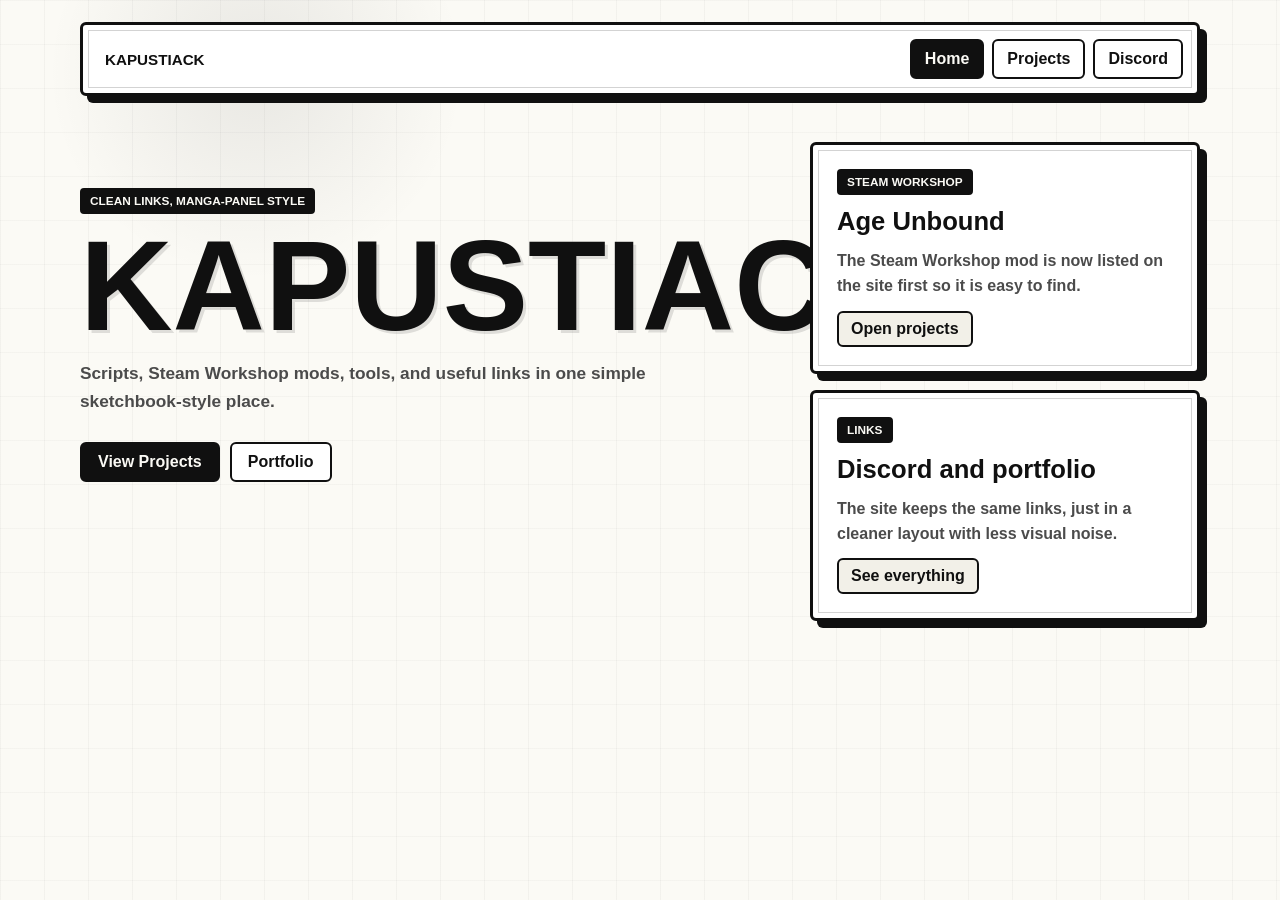
==== commit 18ef578f: "Restyle site with minimal anime panels" ====
--- a/index.html
+++ b/index.html
@@ -6,7 +6,7 @@
     <meta name="viewport" content="width=device-width, initial-scale=1.0">
     <title>Kapustiack</title>
     <meta name="description" content="Kapustiack's projects, mods, tools, and links.">
-    <link rel="stylesheet" href="site.css?v=20260527-3">
+    <link rel="stylesheet" href="site.css?v=20260527-4">
 </head>
 
 <body>
@@ -22,9 +22,9 @@
 
         <main class="home">
             <section class="hero">
-                <p class="eyebrow">Minimal projects and clean links</p>
+                <p class="eyebrow">Clean links, manga-panel style</p>
                 <h1>Kapustiack</h1>
-                <p class="lede">A simple place for scripts, Steam Workshop mods, tools, and the links people actually use.</p>
+                <p class="lede">Scripts, Steam Workshop mods, tools, and useful links in one simple sketchbook-style place.</p>
                 <div class="actions">
                     <a class="button button-primary" href="projects.html">View Projects</a>
                     <a class="button button-ghost" href="https://kapustiak-maker.github.io/My-website" target="_blank" rel="noopener">Portfolio</a>
@@ -33,7 +33,7 @@
 
             <section class="overview">
                 <article class="overview-card">
-                    <span class="card-label">Featured</span>
+                    <span class="card-label">Steam Workshop</span>
                     <h2>Age Unbound</h2>
                     <p>The Steam Workshop mod is now listed on the site first so it is easy to find.</p>
                     <a class="text-link" href="projects.html#age-unbound">Open projects</a>
--- a/site.css
+++ b/site.css
@@ -1,15 +1,11 @@
 :root {
-    --bg: #0b0c0f;
-    --bg-2: #13161b;
-    --panel: #181c22;
-    --panel-2: #202630;
-    --line: rgba(255, 255, 255, 0.11);
-    --text: #f4f2ec;
-    --muted: #aaa59a;
-    --accent: #d6ff63;
-    --accent-2: #65d6ff;
-    --danger: #ff795f;
-    --shadow: 0 20px 70px rgba(0, 0, 0, 0.34);
+    --paper: #fbfaf5;
+    --ink: #101010;
+    --soft-ink: #4b4b4b;
+    --line: #101010;
+    --wash: #f2f0e8;
+    --wash-2: #ffffff;
+    --shade: rgba(16, 16, 16, 0.08);
 }
 
 * {
@@ -19,17 +15,19 @@
 }
 
 html {
-    background: var(--bg);
+    background: var(--paper);
 }
 
 body {
     min-height: 100vh;
     background:
-        linear-gradient(135deg, rgba(214, 255, 99, 0.09), transparent 26rem),
-        linear-gradient(315deg, rgba(101, 214, 255, 0.08), transparent 30rem),
-        var(--bg);
-    color: var(--text);
-    font-family: "Aptos", "Segoe UI Variable", "Segoe UI", sans-serif;
+        linear-gradient(90deg, rgba(16, 16, 16, 0.035) 1px, transparent 1px),
+        linear-gradient(rgba(16, 16, 16, 0.028) 1px, transparent 1px),
+        radial-gradient(circle at 20% 8%, rgba(16, 16, 16, 0.08), transparent 13rem),
+        var(--paper);
+    background-size: 44px 44px, 44px 44px, auto;
+    color: var(--ink);
+    font-family: "Trebuchet MS", "Segoe UI", sans-serif;
     -webkit-font-smoothing: antialiased;
 }
 
@@ -40,30 +38,48 @@
 .page-shell {
     width: min(1120px, calc(100% - 32px));
     margin: 0 auto;
-    padding: 20px 0 42px;
+    padding: 22px 0 44px;
+}
+
+.topbar,
+.overview-card,
+.project-row,
+.notice,
+.code-block-wrap {
+    position: relative;
+    background: var(--wash-2);
+    border: 3px solid var(--line);
+    border-radius: 6px;
+    box-shadow: 7px 7px 0 var(--ink);
+}
+
+.topbar::before,
+.overview-card::before,
+.project-row::before,
+.notice::before {
+    content: "";
+    position: absolute;
+    inset: 5px;
+    border: 1px solid rgba(16, 16, 16, 0.18);
+    pointer-events: none;
 }
 
 .topbar {
     position: sticky;
-    top: 20px;
+    top: 18px;
     z-index: 10;
     display: flex;
     align-items: center;
     justify-content: space-between;
     gap: 18px;
-    padding: 12px;
-    background: rgba(19, 22, 27, 0.9);
-    border: 1px solid var(--line);
-    border-radius: 8px;
-    box-shadow: var(--shadow);
-    backdrop-filter: blur(16px);
+    padding: 14px;
 }
 
 .brand {
     padding: 0 8px;
-    color: var(--text);
-    font-size: 0.92rem;
-    font-weight: 800;
+    color: var(--ink);
+    font-size: 0.95rem;
+    font-weight: 900;
     letter-spacing: 0;
     text-decoration: none;
     text-transform: uppercase;
@@ -72,7 +88,7 @@
 .nav {
     display: flex;
     align-items: center;
-    gap: 6px;
+    gap: 8px;
     flex-wrap: wrap;
 }
 
@@ -83,31 +99,30 @@
     align-items: center;
     justify-content: center;
     min-height: 40px;
-    border: 1px solid transparent;
-    border-radius: 8px;
-    color: var(--text);
+    border: 2px solid var(--ink);
+    border-radius: 6px;
+    color: var(--ink);
     font: inherit;
-    font-weight: 750;
+    font-weight: 900;
     text-decoration: none;
-    transition: background 150ms ease, border-color 150ms ease, color 150ms ease, transform 150ms ease;
+    transition: transform 140ms ease, background 140ms ease, box-shadow 140ms ease;
 }
 
 .nav-link {
     padding: 0 13px;
-    color: var(--muted);
+    background: var(--wash-2);
 }
 
 .nav-link:hover,
 .nav-link.active {
-    background: var(--panel-2);
-    border-color: var(--line);
-    color: var(--text);
+    background: var(--ink);
+    color: var(--paper);
 }
 
 .home,
 .projects,
 .notice {
-    padding-top: 44px;
+    padding-top: 46px;
 }
 
 .home {
@@ -124,34 +139,42 @@
 }
 
 .hero {
-    padding: 48px 0 20px;
+    padding: 46px 0 20px;
 }
 
 .eyebrow,
 .card-label {
-    color: var(--accent);
-    font-size: 0.78rem;
-    font-weight: 850;
+    width: fit-content;
+    padding: 4px 8px;
+    background: var(--ink);
+    color: var(--paper);
+    border: 2px solid var(--ink);
+    border-radius: 4px;
+    font-size: 0.74rem;
+    font-weight: 900;
     letter-spacing: 0;
     text-transform: uppercase;
 }
 
 h1 {
     max-width: 9ch;
-    font-size: clamp(4rem, 10vw, 8.5rem);
+    font-size: clamp(4rem, 10vw, 8rem);
     line-height: 0.88;
     letter-spacing: 0;
+    text-transform: uppercase;
+    text-shadow: 3px 3px 0 rgba(16, 16, 16, 0.12);
 }
 
 .projects-head h1 {
     max-width: none;
-    font-size: clamp(3.2rem, 8vw, 6.4rem);
+    font-size: clamp(3.4rem, 8vw, 6.4rem);
 }
 
 .lede {
-    max-width: 60ch;
-    color: var(--muted);
+    max-width: 62ch;
+    color: var(--soft-ink);
     font-size: 1.08rem;
+    font-weight: 700;
     line-height: 1.65;
 }
 
@@ -168,59 +191,46 @@
 
 .button {
     padding: 0 16px;
+    background: var(--wash-2);
     cursor: pointer;
 }
 
 .button:hover,
 .text-link:hover {
-    transform: translateY(-1px);
+    transform: translate(-2px, -2px);
+    box-shadow: 4px 4px 0 var(--ink);
 }
 
 .button-primary {
-    background: var(--accent);
-    color: #10130d;
+    background: var(--ink);
+    color: var(--paper);
 }
 
 .button-primary:hover {
-    background: #ecff9f;
+    background: var(--paper);
+    color: var(--ink);
 }
 
 .button-ghost,
 .button-inline {
-    background: rgba(255, 255, 255, 0.04);
-    border-color: var(--line);
-}
-
-.button-ghost:hover,
-.button-inline:hover {
-    background: var(--panel-2);
-    border-color: rgba(214, 255, 99, 0.32);
+    background: var(--wash-2);
 }
 
 .button:disabled {
     cursor: default;
-    opacity: 0.7;
+    opacity: 0.75;
     transform: none;
 }
 
 .overview {
     display: grid;
+    gap: 16px;
+}
+
+.overview-card {
+    display: grid;
     gap: 12px;
-}
-
-.overview-card,
-.project-row,
-.notice {
-    background: linear-gradient(180deg, rgba(255, 255, 255, 0.045), rgba(255, 255, 255, 0.025)), var(--panel);
-    border: 1px solid var(--line);
-    border-radius: 8px;
-    box-shadow: var(--shadow);
-}
-
-.overview-card {
-    display: grid;
-    gap: 12px;
-    padding: 22px;
+    padding: 24px;
 }
 
 .overview-card h2,
@@ -230,35 +240,36 @@
 }
 
 .overview-card h2 {
-    font-size: 1.55rem;
+    font-size: 1.6rem;
 }
 
 .overview-card p,
 .project-copy p {
-    color: var(--muted);
+    color: var(--soft-ink);
+    font-weight: 700;
     line-height: 1.58;
 }
 
 .text-link {
     width: fit-content;
-    min-height: 0;
-    padding: 0;
-    color: var(--accent-2);
+    min-height: 36px;
+    padding: 0 12px;
+    background: var(--wash);
 }
 
 .projects {
-    max-width: 960px;
+    max-width: 980px;
     margin: 0 auto;
 }
 
 .projects-head {
-    padding: 26px 0 8px;
+    padding: 24px 0 10px;
 }
 
 .project-list {
     display: grid;
-    gap: 12px;
-    margin-top: 20px;
+    gap: 18px;
+    margin-top: 22px;
 }
 
 .project-row {
@@ -267,25 +278,19 @@
     gap: 18px;
     align-items: center;
     min-height: 124px;
-    padding: 20px;
-}
-
-.project-row.featured {
-    background:
-        linear-gradient(135deg, rgba(214, 255, 99, 0.14), rgba(101, 214, 255, 0.06)),
-        var(--panel);
-    border-color: rgba(214, 255, 99, 0.28);
+    padding: 22px;
 }
 
 .project-copy {
     display: grid;
-    gap: 7px;
+    gap: 8px;
     min-width: 0;
 }
 
 .project-copy h2 {
-    font-size: 1.75rem;
+    font-size: 1.8rem;
     line-height: 1.1;
+    text-transform: uppercase;
 }
 
 .project-actions {
@@ -293,20 +298,18 @@
 }
 
 .code-block-wrap {
-    position: relative;
     min-width: min(100%, 460px);
     max-width: 500px;
     padding: 16px;
-    background: #0f1115;
-    border: 1px solid var(--line);
-    border-radius: 8px;
+    background: var(--wash);
 }
 
 .code-block {
     padding-right: 90px;
-    color: var(--accent);
+    color: var(--ink);
     font-family: Consolas, "Liberation Mono", monospace;
     font-size: 0.82rem;
+    font-weight: 700;
     line-height: 1.5;
     white-space: pre-wrap;
     word-break: break-word;
@@ -374,11 +377,11 @@
     }
 
     h1 {
-        font-size: 4rem;
+        font-size: 3.4rem;
     }
 
     .projects-head h1 {
-        font-size: 3.6rem;
+        font-size: 3.2rem;
     }
 
     .project-row {
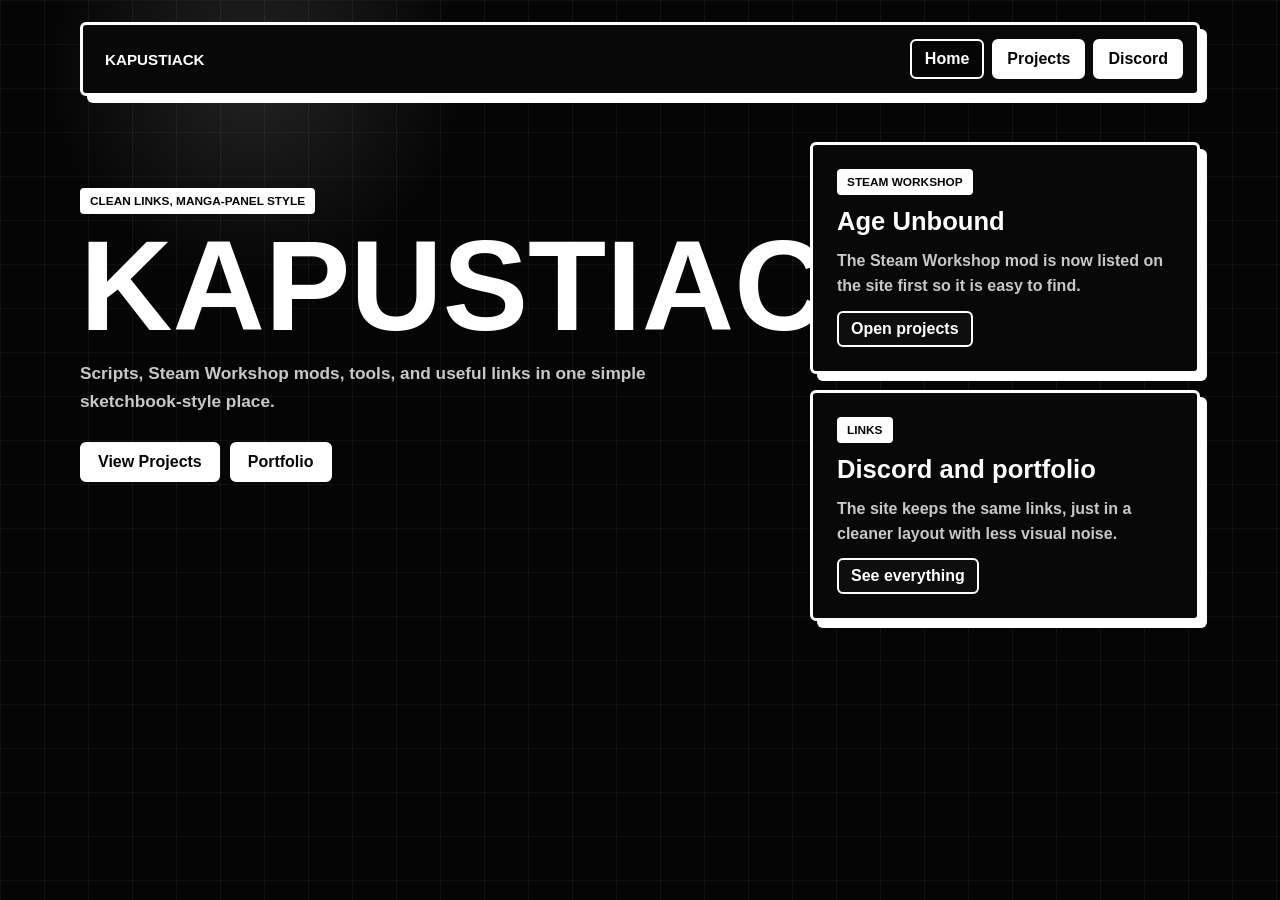
==== commit c6ad7e68: "Add local portfolio site and black anime theme" ====
--- a/index.html
+++ b/index.html
@@ -6,7 +6,7 @@
     <meta name="viewport" content="width=device-width, initial-scale=1.0">
     <title>Kapustiack</title>
     <meta name="description" content="Kapustiack's projects, mods, tools, and links.">
-    <link rel="stylesheet" href="site.css?v=20260527-4">
+    <link rel="stylesheet" href="site.css?v=20260527-5">
 </head>
 
 <body>
@@ -27,7 +27,7 @@
                 <p class="lede">Scripts, Steam Workshop mods, tools, and useful links in one simple sketchbook-style place.</p>
                 <div class="actions">
                     <a class="button button-primary" href="projects.html">View Projects</a>
-                    <a class="button button-ghost" href="https://kapustiak-maker.github.io/My-website" target="_blank" rel="noopener">Portfolio</a>
+                <a class="button button-ghost" href="websites/portfolio/">Portfolio</a>
                 </div>
             </section>
 
--- a/site.css
+++ b/site.css
@@ -1,11 +1,11 @@
 :root {
-    --paper: #fbfaf5;
-    --ink: #101010;
-    --soft-ink: #4b4b4b;
-    --line: #101010;
-    --wash: #f2f0e8;
-    --wash-2: #ffffff;
-    --shade: rgba(16, 16, 16, 0.08);
+    --paper: #050505;
+    --ink: #ffffff;
+    --soft-ink: #c8c8c8;
+    --line: #ffffff;
+    --wash: #0e0e0e;
+    --wash-2: #080808;
+    --shade: rgba(255, 255, 255, 0.08);
 }
 
 * {
@@ -21,9 +21,9 @@
 body {
     min-height: 100vh;
     background:
-        linear-gradient(90deg, rgba(16, 16, 16, 0.035) 1px, transparent 1px),
-        linear-gradient(rgba(16, 16, 16, 0.028) 1px, transparent 1px),
-        radial-gradient(circle at 20% 8%, rgba(16, 16, 16, 0.08), transparent 13rem),
+        linear-gradient(90deg, rgba(255, 255, 255, 0.055) 1px, transparent 1px),
+        linear-gradient(rgba(255, 255, 255, 0.045) 1px, transparent 1px),
+        radial-gradient(circle at 20% 8%, rgba(255, 255, 255, 0.12), transparent 13rem),
         var(--paper);
     background-size: 44px 44px, 44px 44px, auto;
     color: var(--ink);
@@ -65,8 +65,7 @@
 }
 
 .topbar {
-    position: sticky;
-    top: 18px;
+    position: relative;
     z-index: 10;
     display: flex;
     align-items: center;
@@ -110,13 +109,14 @@
 
 .nav-link {
     padding: 0 13px;
-    background: var(--wash-2);
+    background: var(--ink);
+    color: var(--paper);
 }
 
 .nav-link:hover,
 .nav-link.active {
-    background: var(--ink);
-    color: var(--paper);
+    background: var(--paper);
+    color: var(--ink);
 }
 
 .home,
@@ -191,7 +191,8 @@
 
 .button {
     padding: 0 16px;
-    background: var(--wash-2);
+    background: var(--ink);
+    color: var(--paper);
     cursor: pointer;
 }
 
@@ -213,7 +214,8 @@
 
 .button-ghost,
 .button-inline {
-    background: var(--wash-2);
+    background: var(--ink);
+    color: var(--paper);
 }
 
 .button:disabled {
@@ -362,14 +364,13 @@
     }
 
     .topbar {
-        top: 10px;
         align-items: stretch;
         flex-direction: column;
     }
 
     .nav {
         display: grid;
-        grid-template-columns: repeat(3, 1fr);
+        grid-template-columns: repeat(auto-fit, minmax(88px, 1fr));
     }
 
     .nav-link {
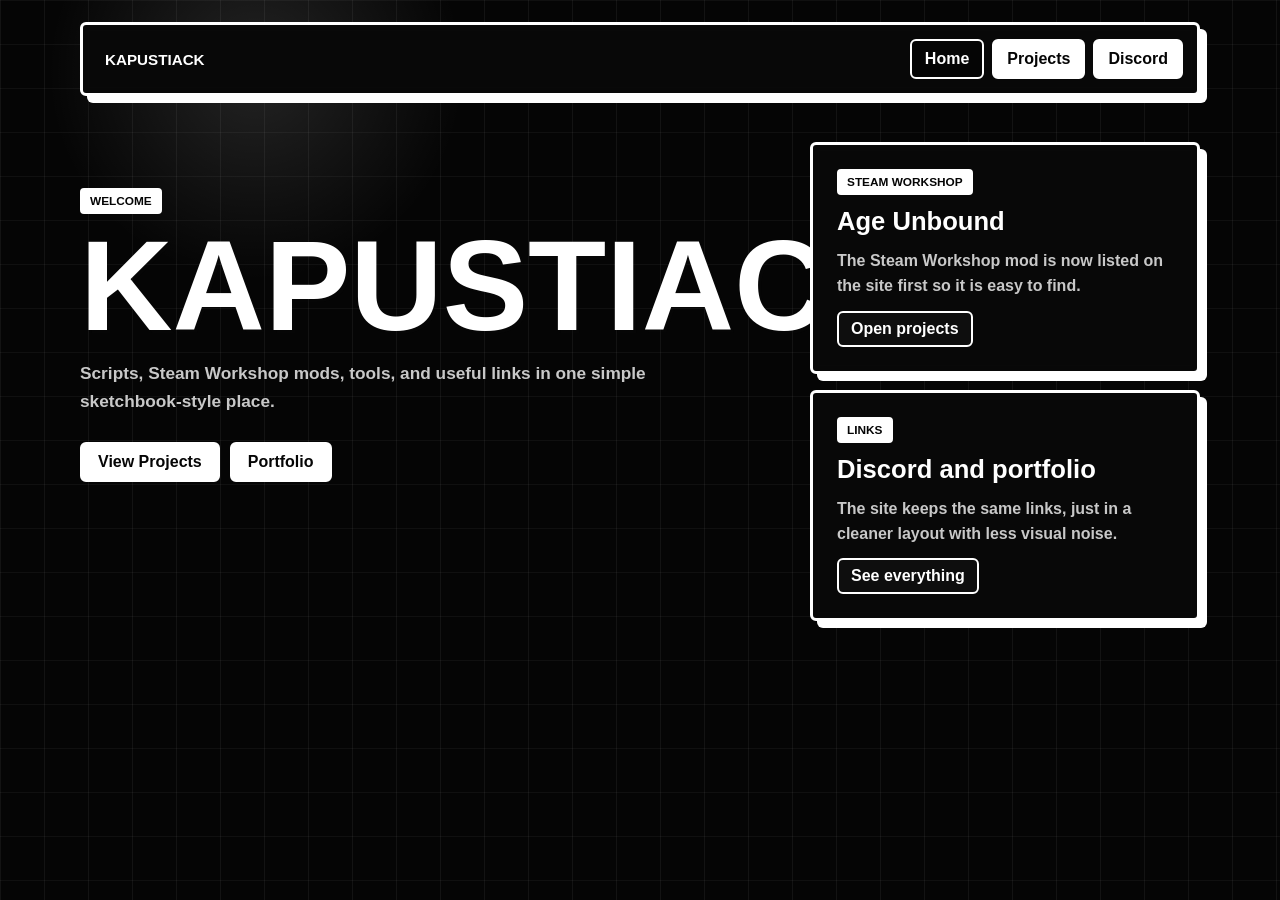
==== commit 0a3d78cb: "Replace home eyebrow with welcome" ====
--- a/index.html
+++ b/index.html
@@ -22,7 +22,7 @@
 
         <main class="home">
             <section class="hero">
-                <p class="eyebrow">Clean links, manga-panel style</p>
+                <p class="eyebrow">Welcome</p>
                 <h1>Kapustiack</h1>
                 <p class="lede">Scripts, Steam Workshop mods, tools, and useful links in one simple sketchbook-style place.</p>
                 <div class="actions">
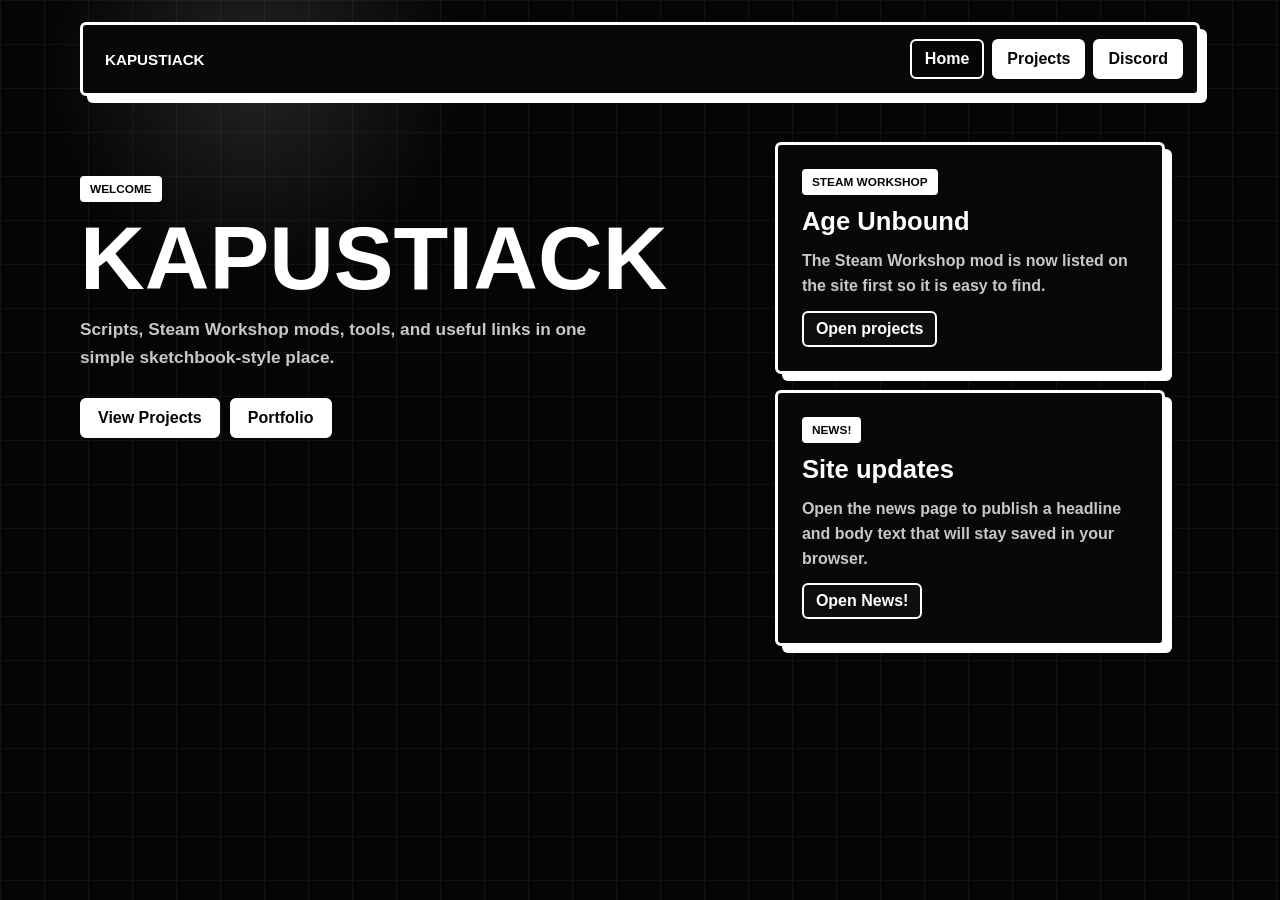
==== commit f88c4ab2: "Add editable news page" ====
--- a/index.html
+++ b/index.html
@@ -39,10 +39,10 @@
                     <a class="text-link" href="projects.html#age-unbound">Open projects</a>
                 </article>
                 <article class="overview-card">
-                    <span class="card-label">Links</span>
-                    <h2>Discord and portfolio</h2>
-                    <p>The site keeps the same links, just in a cleaner layout with less visual noise.</p>
-                    <a class="text-link" href="projects.html">See everything</a>
+                    <span class="card-label">News!</span>
+                    <h2>Site updates</h2>
+                    <p>Open the news page to publish a headline and body text that will stay saved in your browser.</p>
+                    <a class="text-link" href="news.html">Open News!</a>
                 </article>
             </section>
         </main>
--- a/site.css
+++ b/site.css
@@ -127,8 +127,8 @@
 
 .home {
     display: grid;
-    grid-template-columns: minmax(0, 1fr) 390px;
-    gap: 24px;
+    grid-template-columns: minmax(0, 0.95fr) 390px;
+    gap: 28px;
     align-items: start;
 }
 
@@ -139,7 +139,7 @@
 }
 
 .hero {
-    padding: 46px 0 20px;
+    padding: 34px 0 12px;
 }
 
 .eyebrow,
@@ -157,9 +157,9 @@
 }
 
 h1 {
-    max-width: 9ch;
-    font-size: clamp(4rem, 10vw, 8rem);
-    line-height: 0.88;
+    max-width: 8ch;
+    font-size: clamp(3.3rem, 7vw, 6.1rem);
+    line-height: 0.9;
     letter-spacing: 0;
     text-transform: uppercase;
     text-shadow: 3px 3px 0 rgba(16, 16, 16, 0.12);
@@ -171,7 +171,7 @@
 }
 
 .lede {
-    max-width: 62ch;
+    max-width: 56ch;
     color: var(--soft-ink);
     font-size: 1.08rem;
     font-weight: 700;
@@ -198,24 +198,10 @@
 
 .button:hover,
 .text-link:hover {
-    transform: translate(-2px, -2px);
+    background: var(--paper);
+    color: var(--ink);
     box-shadow: 4px 4px 0 var(--ink);
-}
-
-.button-primary {
-    background: var(--ink);
-    color: var(--paper);
-}
-
-.button-primary:hover {
-    background: var(--paper);
-    color: var(--ink);
-}
-
-.button-ghost,
-.button-inline {
-    background: var(--ink);
-    color: var(--paper);
+    transform: none;
 }
 
 .button:disabled {
@@ -293,6 +279,30 @@
     font-size: 1.8rem;
     line-height: 1.1;
     text-transform: uppercase;
+}
+
+.project-meta {
+    display: inline-flex;
+    align-items: center;
+    gap: 8px;
+    width: fit-content;
+    padding: 6px 10px;
+    margin-top: 4px;
+    background: var(--ink);
+    color: var(--paper);
+    border: 2px solid var(--line);
+    border-radius: 6px;
+    font-size: 0.85rem;
+    font-weight: 800;
+    letter-spacing: 0;
+}
+
+.meta-label {
+    text-transform: uppercase;
+}
+
+.meta-value {
+    text-transform: none;
 }
 
 .project-actions {
@@ -336,6 +346,130 @@
     font-size: clamp(2.6rem, 6vw, 4.8rem);
 }
 
+.news-page {
+    display: grid;
+    gap: 24px;
+    padding-top: 46px;
+}
+
+.news-hero {
+    display: grid;
+    gap: 16px;
+    padding: 24px 0 6px;
+}
+
+.news-grid {
+    display: grid;
+    grid-template-columns: minmax(0, 390px) minmax(0, 1fr);
+    gap: 18px;
+    align-items: start;
+}
+
+.news-form,
+.news-feed {
+    position: relative;
+    background: var(--wash-2);
+    border: 3px solid var(--line);
+    border-radius: 6px;
+    box-shadow: 7px 7px 0 var(--ink);
+    padding: 22px;
+}
+
+.news-form::before,
+.news-feed::before {
+    content: "";
+    position: absolute;
+    inset: 5px;
+    border: 1px solid rgba(255, 255, 255, 0.18);
+    pointer-events: none;
+}
+
+.news-form {
+    display: grid;
+    gap: 14px;
+}
+
+.news-form h2,
+.news-feed h2 {
+    text-transform: uppercase;
+    font-size: 1.4rem;
+    letter-spacing: 0;
+}
+
+.field {
+    display: grid;
+    gap: 8px;
+}
+
+.field label {
+    font-size: 0.85rem;
+    font-weight: 900;
+    text-transform: uppercase;
+}
+
+.field input,
+.field textarea {
+    width: 100%;
+    padding: 12px 14px;
+    border: 2px solid var(--ink);
+    border-radius: 6px;
+    background: var(--paper);
+    color: var(--ink);
+    font: inherit;
+    font-weight: 700;
+}
+
+.field textarea {
+    min-height: 180px;
+    resize: vertical;
+    line-height: 1.5;
+}
+
+.news-feed {
+    display: grid;
+    gap: 16px;
+}
+
+.news-list {
+    display: grid;
+    gap: 14px;
+}
+
+.news-item {
+    display: grid;
+    gap: 10px;
+    padding: 16px;
+    background: var(--paper);
+    border: 2px solid var(--ink);
+    border-radius: 6px;
+    box-shadow: 4px 4px 0 var(--ink);
+}
+
+.news-item h3 {
+    font-size: 1.2rem;
+    text-transform: uppercase;
+}
+
+.news-item p {
+    color: var(--soft-ink);
+    font-weight: 700;
+    line-height: 1.65;
+}
+
+.news-item time {
+    font-size: 0.75rem;
+    font-weight: 900;
+    text-transform: uppercase;
+}
+
+.news-empty {
+    padding: 16px;
+    border: 2px dashed var(--ink);
+    border-radius: 6px;
+    color: var(--soft-ink);
+    font-weight: 700;
+}
+
 @media (max-width: 820px) {
     .home {
         grid-template-columns: 1fr;
@@ -355,6 +489,10 @@
         min-width: 0;
         max-width: none;
     }
+
+    .news-grid {
+        grid-template-columns: 1fr;
+    }
 }
 
 @media (max-width: 620px) {
@@ -378,7 +516,7 @@
     }
 
     h1 {
-        font-size: 3.4rem;
+        font-size: 3.1rem;
     }
 
     .projects-head h1 {
